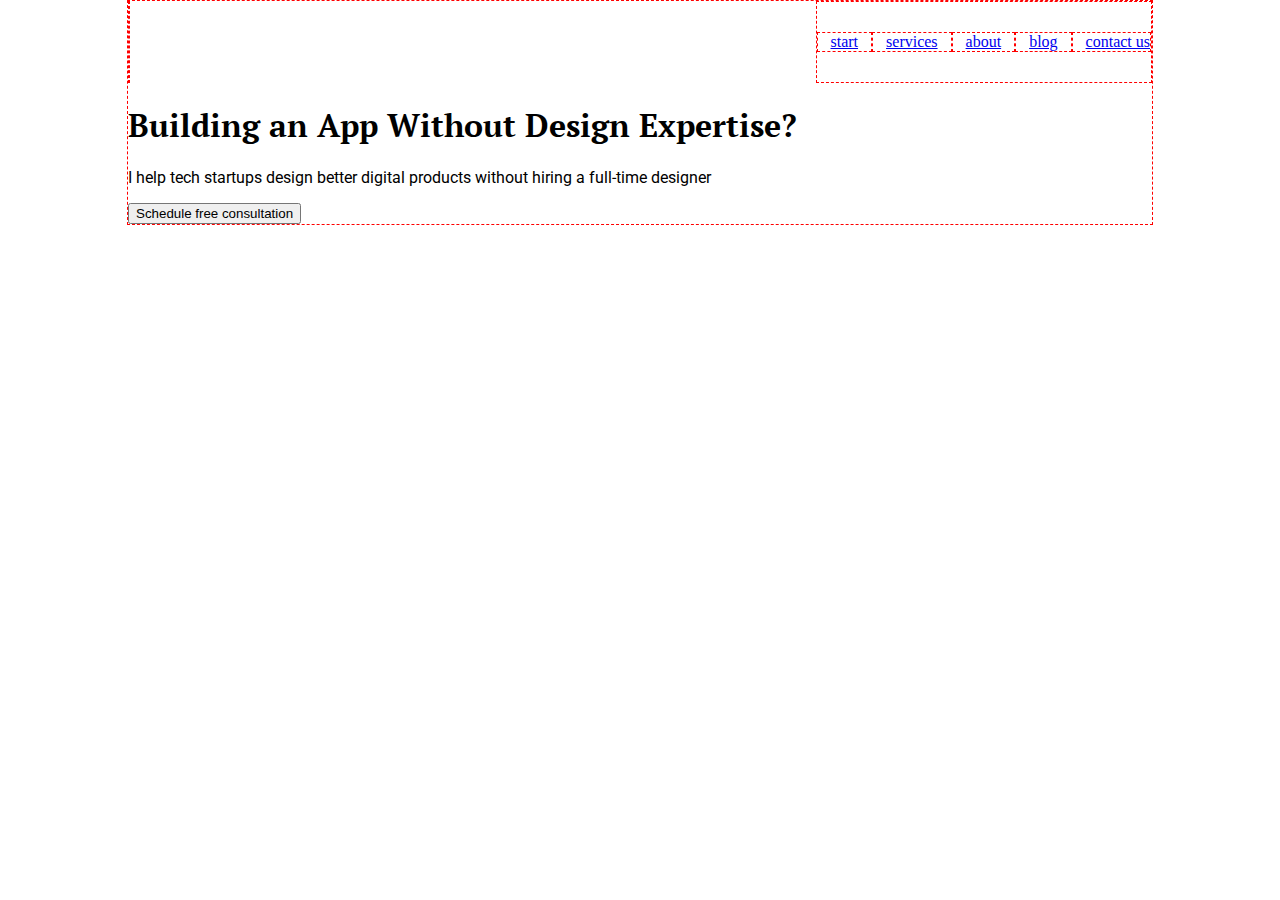
==== index.html @ 14798497 "Update index.html" ====
<!DOCTYPE html>
<html>

<head>
     <meta charset="utf-8">
     <title>Мой сайт</title>
     <link rel="stylesheet" href="style.css">
     <link href="https://fonts.googleapis.com/css2?family=Roboto:wght@500&display=swap" rel="stylesheet">
     <link href="https://fonts.googleapis.com/css2?family=PT+Serif:wght@700&display=swap" rel="stylesheet">

</head>

<body>
  <div class="wrapper">
  <header class="header">
  <div class="logo"></div>
    <!---->
    <nav class="menu">
      <a class="menu__item" href="#">start</a>
      <a class="menu__item" href="#">services</a>
      <a class="menu__item" href="#">about</a>
      <a class="menu__item" href="#">blog</a>
      <a class="menu__item" href="#">contact us</a>
    </nav>
  </header>
  <section class="main-section">
    <main class="main-content">
      <h1 class="main-content__title">Building an App Without Design Expertise?</h1>
      <p class="main-content__subtitle">I help tech startups design better digital products without hiring a full-time designer</p>
      <button class="main-content__button" name="button" type="button">Schedule free consultation</button>
    </main>
  </section>

</body>

</html>
---- style.css ----
h1{font-family: 'PT Serif',sans-serif;}
p {font-family: 'Roboto', sans-serif;}
body {
  margin: 0;
}
.wrapper {
  margin: auto;
  width: 80%;
  border: dashed 1px red;
}
.header {
  display: flex;
  justify-content: space-between;
}
.logo,.menu {
  border: dashed 1px red;
}
.logo {
    padding: 40px 0;
    font-family: pt_serif, arial, helvetica, sans-serif;
}
.menu {
  display: flex;
  align-items: center;
}
.menu__item {
  padding: 0 13px;
  border: dashed 1px red;
}
.menu__item:last-child {
  padding-right: 0;
}
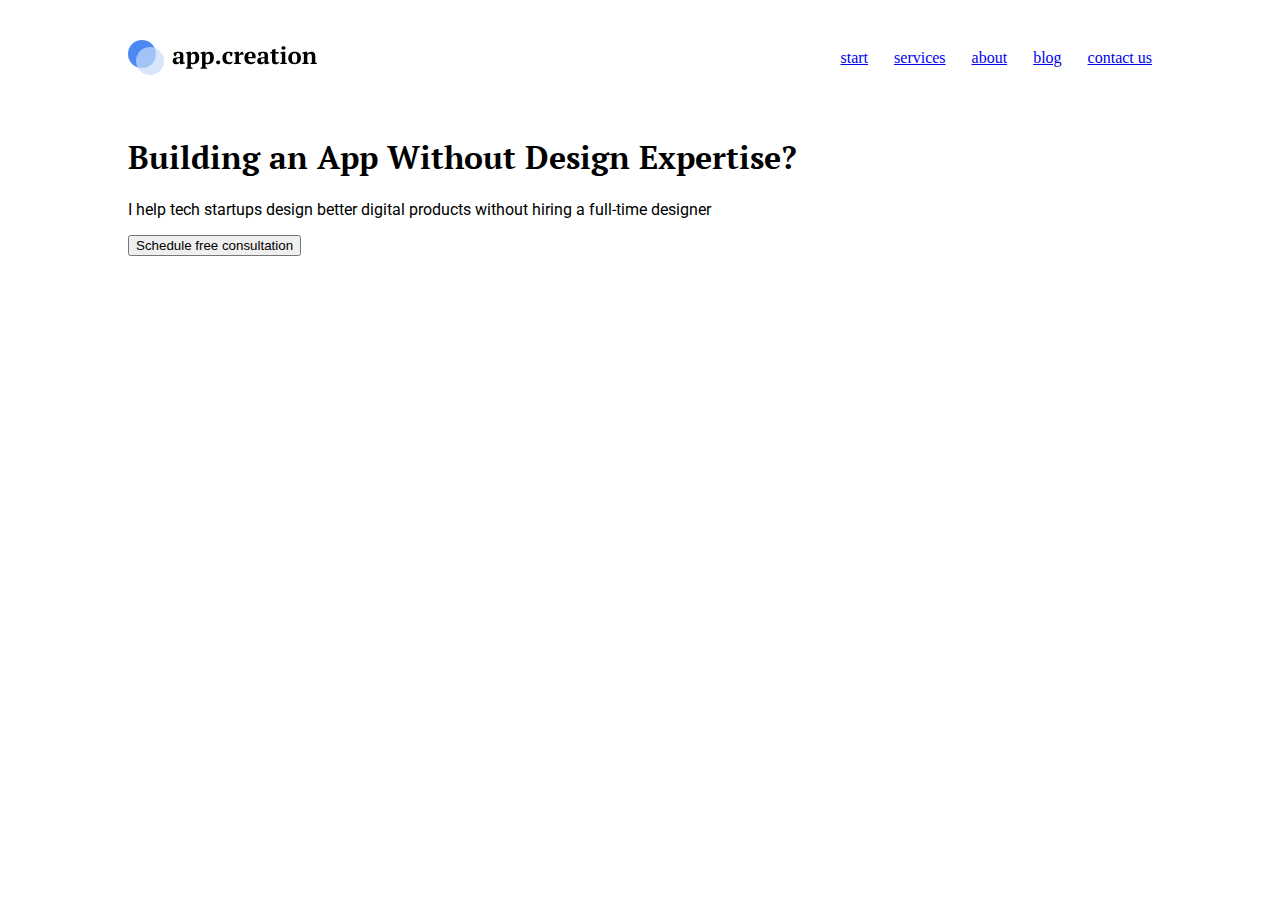
==== commit 4f780f97: "Update index.html" ====
--- a/index.html
+++ b/index.html
@@ -5,6 +5,7 @@
      <meta charset="utf-8">
      <title>Мой сайт</title>
      <link rel="stylesheet" href="style.css">
+     <link rel="stylesheet" href="fonts.css">
      <link href="https://fonts.googleapis.com/css2?family=Roboto:wght@500&display=swap" rel="stylesheet">
      <link href="https://fonts.googleapis.com/css2?family=PT+Serif:wght@700&display=swap" rel="stylesheet">
 
@@ -17,7 +18,7 @@
     <!---->
     <nav class="menu">
       <a class="menu__item" href="#">start</a>
-      <a class="menu__item" href="#">services</a>
+      <a class="menu__item menu__item_activ" href="#">services</a>
       <a class="menu__item" href="#">about</a>
       <a class="menu__item" href="#">blog</a>
       <a class="menu__item" href="#">contact us</a>
--- a/style.css
+++ b/style.css
@@ -6,27 +6,29 @@
 .wrapper {
   margin: auto;
   width: 80%;
-  border: dashed 1px red;
 }
+
 .header {
+  padding: 40px 0;
   display: flex;
   justify-content: space-between;
 }
-.logo,.menu {
-  border: dashed 1px red;
-}
+
 .logo {
-    padding: 40px 0;
-    font-family: pt_serif, arial, helvetica, sans-serif;
-}
+    width: 190px;
+    height: 35px;
+    background: url('img/logo.svg');
+  }
+
 .menu {
   display: flex;
   align-items: center;
 }
+
 .menu__item {
   padding: 0 13px;
-  border: dashed 1px red;
 }
+
 .menu__item:last-child {
   padding-right: 0;
 }
--- a/fonts.css
+++ b/fonts.css
@@ -0,0 +1,99 @@
+/*! Generated by Font Squirrel (https://www.fontsquirrel.com) on January 13, 2021 */
+
+
+
+@font-face {
+    font-family: 'robotoblack';
+    src: url('Fonts/roboto-black-webfont.woff') format('woff');
+    font-weight: normal;
+    font-style: normal;
+
+}
+
+@font-face {
+    font-family: 'robotoblack_italic';
+    src: url('Fonts/roboto-blackitalic-webfont.woff') format('woff');
+    font-weight: normal;
+    font-style: normal;
+
+}
+
+@font-face {
+    font-family: 'robotobold';
+    src: url('Fonts/roboto-bold-webfont.woff') format('woff');
+    font-weight: normal;
+    font-style: normal;
+
+}
+
+@font-face {
+    font-family: 'robotobold_italic';
+    src: url('Fonts/roboto-bolditalic-webfont.woff') format('woff');
+    font-weight: normal;
+    font-style: normal;
+
+}
+
+@font-face {
+    font-family: 'robotoitalic';
+    src: url('Fonts/roboto-italic-webfont.woff') format('woff');
+    font-weight: normal;
+    font-style: normal;
+
+}
+
+@font-face {
+    font-family: 'robotolight';
+    src: url('Fonts/roboto-light-webfont.woff') format('woff');
+    font-weight: normal;
+    font-style: normal;
+
+}
+
+@font-face {
+    font-family: 'robotolight_italic';
+    src: url('Fonts/roboto-lightitalic-webfont.woff') format('woff');
+    font-weight: normal;
+    font-style: normal;
+
+}
+
+@font-face {
+    font-family: 'robotomedium';
+    src: url('Fonts/roboto-medium-webfont.woff') format('woff');
+    font-weight: normal;
+    font-style: normal;
+
+}
+
+@font-face {
+    font-family: 'robotomedium_italic';
+    src: url('Fonts/roboto-mediumitalic-webfont.woff') format('woff');
+    font-weight: normal;
+    font-style: normal;
+
+}
+
+@font-face {
+    font-family: 'robotoregular';
+    src: url('Fonts/roboto-regular-webfont.woff') format('woff');
+    font-weight: normal;
+    font-style: normal;
+
+}
+
+@font-face {
+    font-family: 'robotothin';
+    src: url('Fonts/roboto-thin-webfont.woff') format('woff');
+    font-weight: normal;
+    font-style: normal;
+
+}
+
+@font-face {
+    font-family: 'robotothin_italic';
+    src: url('Fonts/roboto-thinitalic-webfont.woff') format('woff');
+    font-weight: normal;
+    font-style: normal;
+
+}
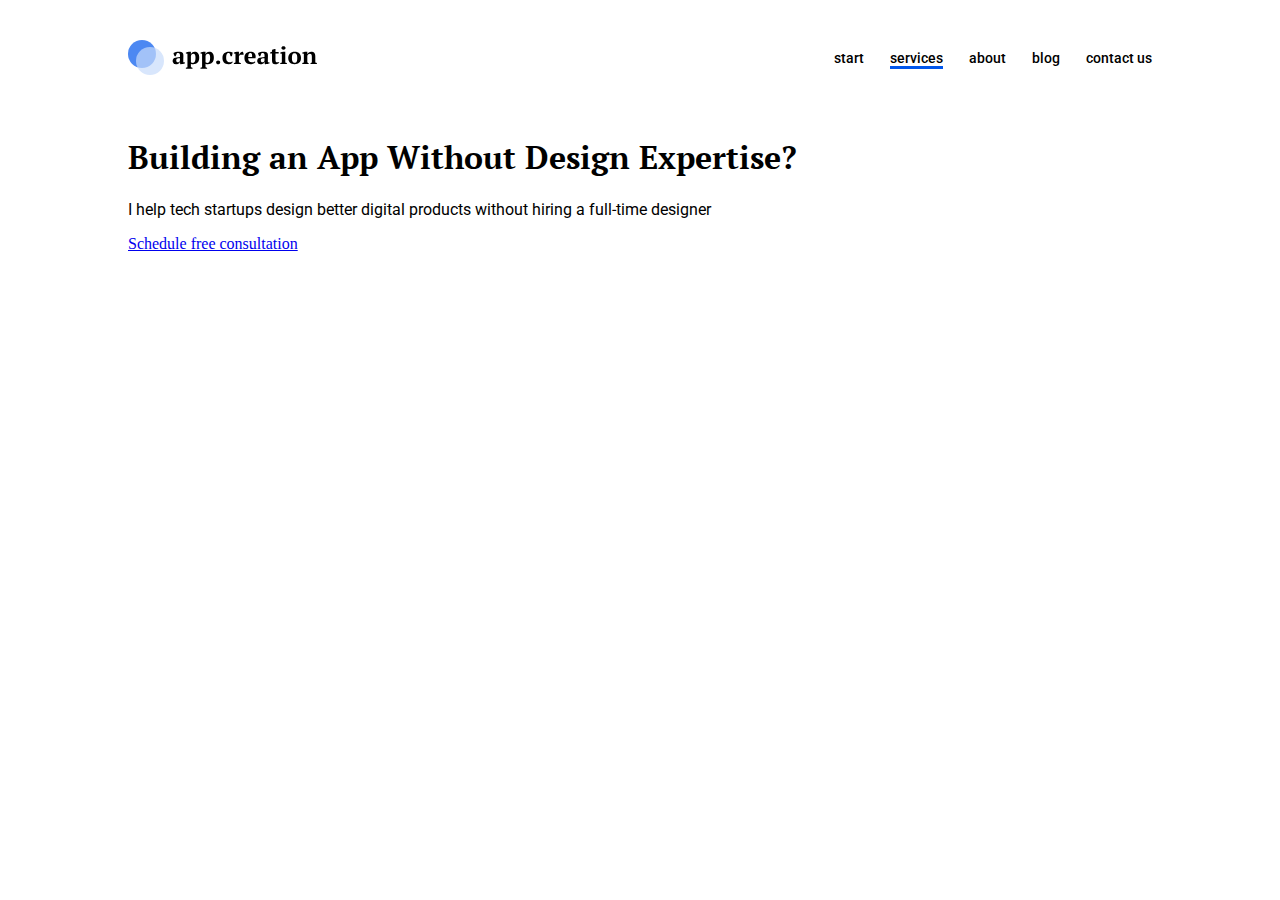
==== commit da5737ba: "Update index.html" ====
--- a/index.html
+++ b/index.html
@@ -24,11 +24,14 @@
       <a class="menu__item" href="#">contact us</a>
     </nav>
   </header>
+
   <section class="main-section">
-    <main class="main-content">
-      <h1 class="main-content__title">Building an App Without Design Expertise?</h1>
-      <p class="main-content__subtitle">I help tech startups design better digital products without hiring a full-time designer</p>
-      <button class="main-content__button" name="button" type="button">Schedule free consultation</button>
+    <main class="main">
+      <h1 class="main__title">Building an App
+        <span class="main__title-text_highlight">Without Design Expertise? </span>
+      </h1>
+      <p class="main__subtitle">I help tech startups design better digital products without hiring a full-time designer</p>
+      <a class="main__button" href="#">Schedule free consultation</a>
     </main>
   </section>
 
--- a/style.css
+++ b/style.css
@@ -26,9 +26,35 @@
 }
 
 .menu__item {
-  padding: 0 13px;
+  position: relative;
+  margin-right: 26px;
+  font: 500 14px/16px Roboto, arial, helvetica, sans-serif;
+  color: #000000;
+  text-decoration: none;
+  transition: opacity .5s;
 }
 
 .menu__item:last-child {
-  padding-right: 0;
+  margin-right: 0;
 }
+
+.menu__item_activ::after{
+  position: absolute;
+  display: block;
+  content: '';
+  left: 0;
+  width: 0;
+  height: 3px;
+  background: #0056EC;
+  opacity: 0;
+  transition: opacity .5s, width .5s;
+}
+
+.menu__item:hover{
+  opacity: 0.5;
+}
+
+.menu__item:hover:after,.menu__item_activ:after{
+  opacity: 1;
+  width: 100%;
+}
--- a/fonts.css
+++ b/fonts.css
@@ -97,3 +97,35 @@
     font-style: normal;
 
 }
+
+@font-face {
+    font-family: 'pt_serifbold';
+    src: url('Fonts/ptserif-bold-webfont.woff') format('woff');
+    font-weight: normal;
+    font-style: normal;
+
+}
+
+@font-face {
+    font-family: 'pt_serifbold_italic';
+    src: url('Fonts/ptserif-bolditalic-webfont.woff') format('woff');
+    font-weight: normal;
+    font-style: normal;
+
+}
+
+@font-face {
+    font-family: 'pt_serifitalic';
+    src: url('Fonts/ptserif-italic-webfont.woff') format('woff');
+    font-weight: normal;
+    font-style: normal;
+
+}
+
+@font-face {
+    font-family: 'pt_serifregular';
+    src: url('Fonts/ptserif-regular-webfont.woff') format('woff');
+    font-weight: normal;
+    font-style: normal;
+
+}
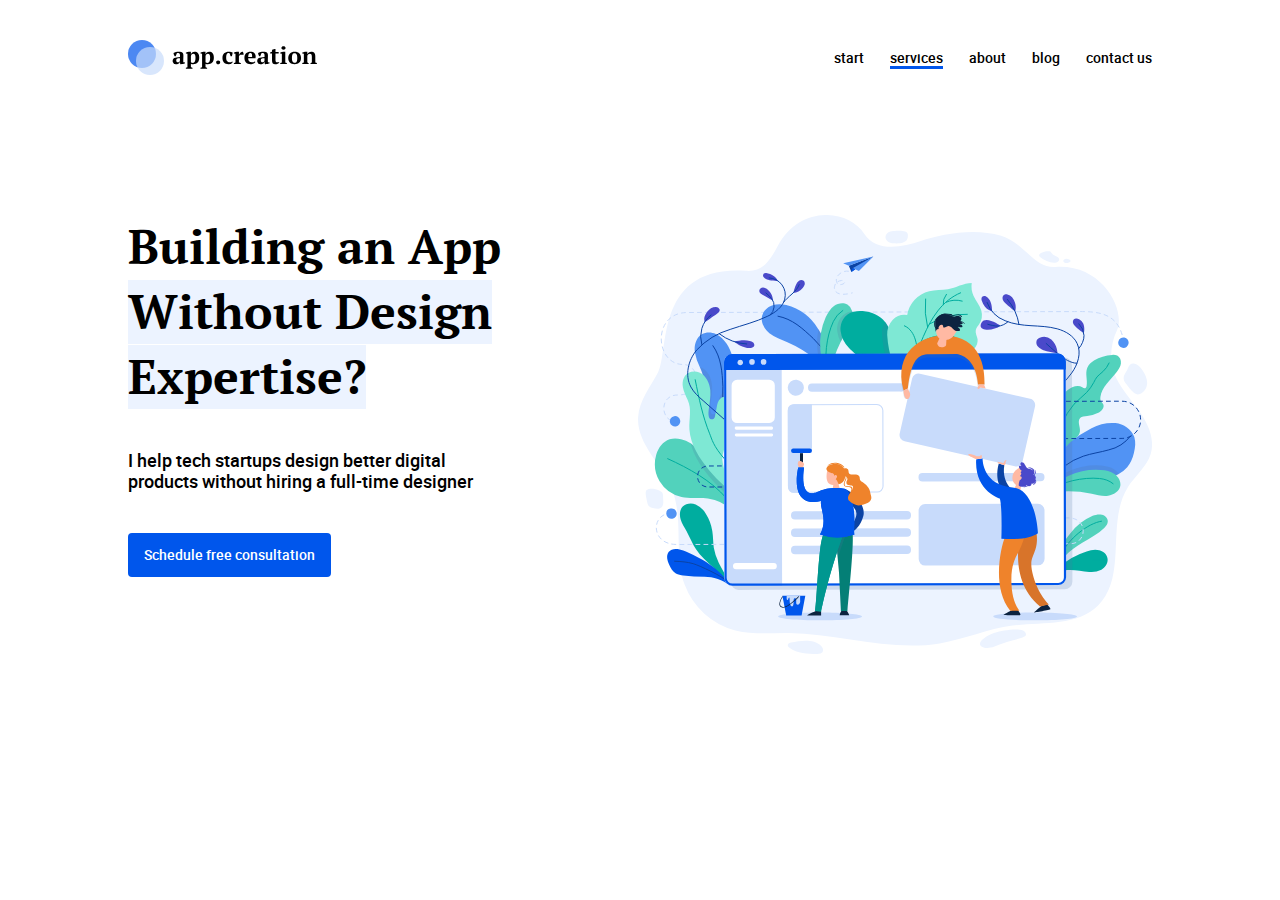
==== commit 206894d6: "Update index.html" ====
--- a/index.html
+++ b/index.html
@@ -6,9 +6,7 @@
      <title>Мой сайт</title>
      <link rel="stylesheet" href="style.css">
      <link rel="stylesheet" href="fonts.css">
-     <link href="https://fonts.googleapis.com/css2?family=Roboto:wght@500&display=swap" rel="stylesheet">
-     <link href="https://fonts.googleapis.com/css2?family=PT+Serif:wght@700&display=swap" rel="stylesheet">
-
+     
 </head>
 
 <body>
--- a/style.css
+++ b/style.css
@@ -1,5 +1,3 @@
-h1{font-family: 'PT Serif',sans-serif;}
-p {font-family: 'Roboto', sans-serif;}
 body {
   margin: 0;
 }
@@ -12,6 +10,7 @@
   padding: 40px 0;
   display: flex;
   justify-content: space-between;
+  margin-bottom: 100px;
 }
 
 .logo {
@@ -58,3 +57,38 @@
   opacity: 1;
   width: 100%;
 }
+
+.main{
+  padding: 0 63% 100px 0;
+  background: top right no-repeat url('img/mainimg.svg');
+
+}
+
+.main__title{
+  margin: 0 0 40px 0;
+  font: bold 48px/65px 'pt serif', arial, helvetica, sans-serif;
+}
+
+.main__subtitle{
+  margin: 0 0 41px 0;
+  font: 18px/21px Roboto, arial, helvetica, sans-serif;
+}
+
+.main__button{
+  display: inline-block;
+  font: 14px/16px Roboto, arial, helvetica, sans-serif;
+  padding: 14px 16px;
+  color:#fff;
+  background: #0056EC;
+  text-decoration: none;
+  border-radius: 4px;
+  transition: opacity .5s;
+}
+
+.main__title-text_highlight{
+  background: #ECF3FF;
+}
+
+.main__button:hover{
+  opacity: .5;
+}
--- a/fonts.css
+++ b/fonts.css
@@ -1,131 +1,16 @@
-/*! Generated by Font Squirrel (https://www.fontsquirrel.com) on January 13, 2021 */
-
-
-
 @font-face {
-    font-family: 'robotoblack';
-    src: url('Fonts/roboto-black-webfont.woff') format('woff');
-    font-weight: normal;
-    font-style: normal;
-
-}
-
-@font-face {
-    font-family: 'robotoblack_italic';
-    src: url('Fonts/roboto-blackitalic-webfont.woff') format('woff');
-    font-weight: normal;
-    font-style: normal;
-
-}
-
-@font-face {
-    font-family: 'robotobold';
-    src: url('Fonts/roboto-bold-webfont.woff') format('woff');
-    font-weight: normal;
-    font-style: normal;
-
-}
-
-@font-face {
-    font-family: 'robotobold_italic';
-    src: url('Fonts/roboto-bolditalic-webfont.woff') format('woff');
-    font-weight: normal;
-    font-style: normal;
-
-}
-
-@font-face {
-    font-family: 'robotoitalic';
-    src: url('Fonts/roboto-italic-webfont.woff') format('woff');
-    font-weight: normal;
-    font-style: normal;
-
-}
-
-@font-face {
-    font-family: 'robotolight';
-    src: url('Fonts/roboto-light-webfont.woff') format('woff');
-    font-weight: normal;
-    font-style: normal;
-
-}
-
-@font-face {
-    font-family: 'robotolight_italic';
-    src: url('Fonts/roboto-lightitalic-webfont.woff') format('woff');
-    font-weight: normal;
-    font-style: normal;
-
-}
-
-@font-face {
-    font-family: 'robotomedium';
+    font-family: 'roboto';
     src: url('Fonts/roboto-medium-webfont.woff') format('woff');
     font-weight: normal;
     font-style: normal;
 
 }
 
-@font-face {
-    font-family: 'robotomedium_italic';
-    src: url('Fonts/roboto-mediumitalic-webfont.woff') format('woff');
-    font-weight: normal;
-    font-style: normal;
-
-}
 
 @font-face {
-    font-family: 'robotoregular';
-    src: url('Fonts/roboto-regular-webfont.woff') format('woff');
-    font-weight: normal;
-    font-style: normal;
-
-}
-
-@font-face {
-    font-family: 'robotothin';
-    src: url('Fonts/roboto-thin-webfont.woff') format('woff');
-    font-weight: normal;
-    font-style: normal;
-
-}
-
-@font-face {
-    font-family: 'robotothin_italic';
-    src: url('Fonts/roboto-thinitalic-webfont.woff') format('woff');
-    font-weight: normal;
-    font-style: normal;
-
-}
-
-@font-face {
-    font-family: 'pt_serifbold';
+    font-family: 'pt serif';
     src: url('Fonts/ptserif-bold-webfont.woff') format('woff');
     font-weight: normal;
     font-style: normal;
 
 }
-
-@font-face {
-    font-family: 'pt_serifbold_italic';
-    src: url('Fonts/ptserif-bolditalic-webfont.woff') format('woff');
-    font-weight: normal;
-    font-style: normal;
-
-}
-
-@font-face {
-    font-family: 'pt_serifitalic';
-    src: url('Fonts/ptserif-italic-webfont.woff') format('woff');
-    font-weight: normal;
-    font-style: normal;
-
-}
-
-@font-face {
-    font-family: 'pt_serifregular';
-    src: url('Fonts/ptserif-regular-webfont.woff') format('woff');
-    font-weight: normal;
-    font-style: normal;
-
-}
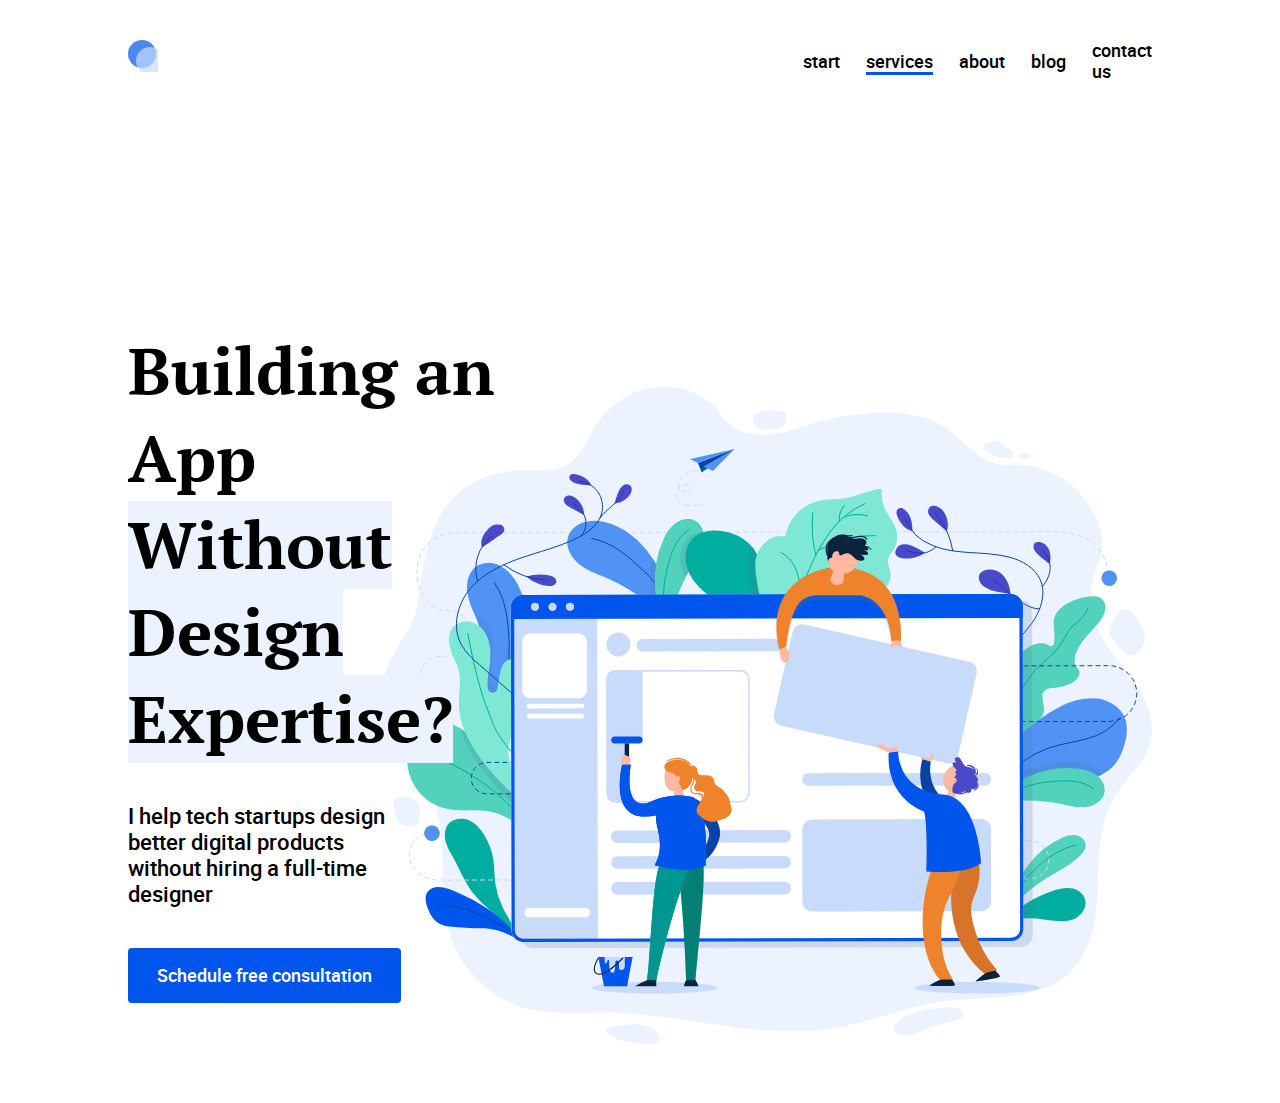
==== commit b2c58006: "Update index.html" ====
--- a/index.html
+++ b/index.html
@@ -3,10 +3,11 @@
 
 <head>
      <meta charset="utf-8">
+     <meta name="viewport" content="width=device-width, initial-scale=1">
      <title>Мой сайт</title>
      <link rel="stylesheet" href="style.css">
      <link rel="stylesheet" href="fonts.css">
-     
+
 </head>
 
 <body>
--- a/style.css
+++ b/style.css
@@ -1,4 +1,101 @@
 body {
+  margin: 0;
+}
+.wrapper {
+  margin: auto;
+  width: 80%;
+}
+
+.header {
+  padding: 40px 0;
+  display: flex;
+  justify-content: space-between;
+  margin-bottom: 206px;
+}
+
+.logo {
+    margin-right: 63%;
+    width: 190px;
+    height: 32px;
+    background: url('img/logo.svg');
+  }
+
+.menu {
+  display: flex;
+  align-items: center;
+}
+
+.menu__item {
+  position: relative;
+  margin-right: 26px;
+  font: 500 18px/21px Roboto, arial, helvetica, sans-serif;
+  color: #000000;
+  text-decoration: none;
+  transition: opacity .5s;
+}
+
+.menu__item:last-child {
+  margin-right: 0;
+}
+
+.menu__item_activ::after{
+  position: absolute;
+  display: block;
+  content: '';
+  left: 0;
+  width: 0;
+  height: 3px;
+  background: #0056EC;
+  opacity: 0;
+  transition: opacity .5s, width .5s;
+}
+
+.menu__item:hover{
+  opacity: 0.5;
+}
+
+.menu__item:hover:after,.menu__item_activ:after{
+  opacity: 1;
+  width: 100%;
+}
+
+.main{
+  padding: 0 63% 100px 0;
+  background: right no-repeat url('img/mainimg.svg');
+
+}
+
+.main__title{
+  margin: 0 0 40px 0;
+  font: bold 66px/87px 'pt serif', arial, helvetica, sans-serif;
+}
+
+.main__subtitle{
+  margin: 0 90px 41px 0;
+  font: 22px/26px Roboto, arial, helvetica, sans-serif;
+}
+
+.main__button{
+  display: inline-block;
+  font: 18px/21px Roboto, arial, helvetica, sans-serif;
+  padding: 17px 29px;
+  color:#fff;
+  background: #0056EC;
+  text-decoration: none;
+  border-radius: 4px;
+  transition: opacity .5s;
+}
+
+.main__title-text_highlight{
+  background: #ECF3FF;
+}
+
+.main__button:hover{
+  opacity: .5;
+}
+
+
+/*body {
   margin: 0;
 }
 .wrapper {
@@ -91,4 +188,4 @@
 
 .main__button:hover{
   opacity: .5;
-}
+}*/
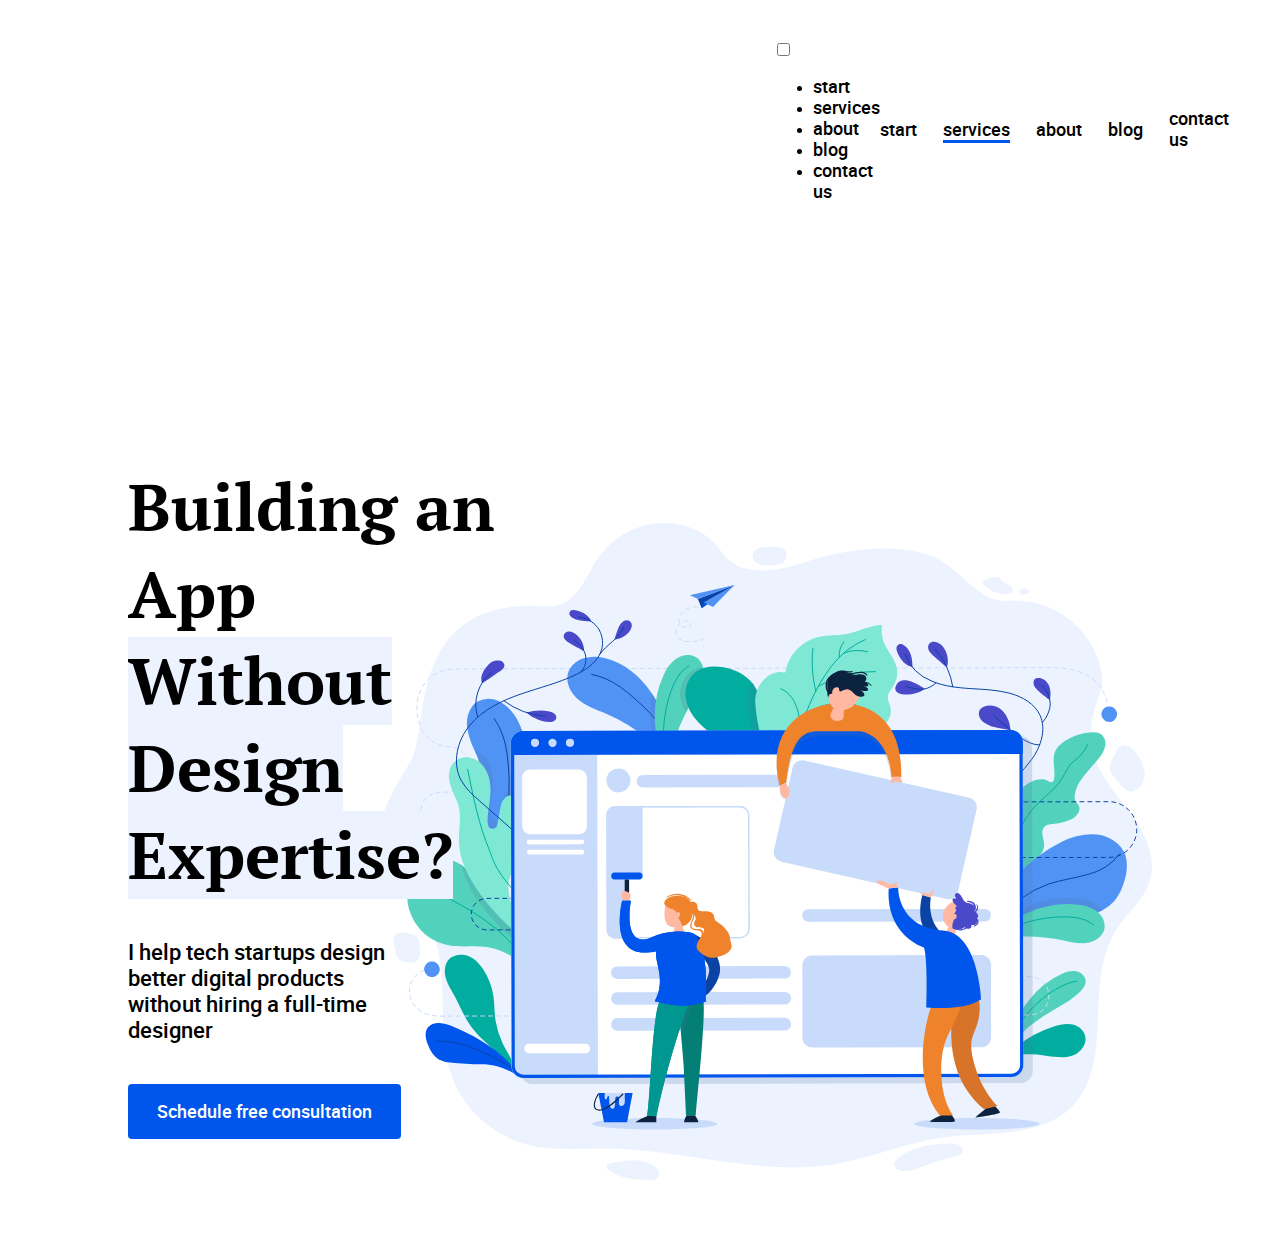
==== commit 6c011f1e: "Update index.html" ====
--- a/index.html
+++ b/index.html
@@ -14,7 +14,21 @@
   <div class="wrapper">
   <header class="header">
   <div class="logo"></div>
-    <!---->
+
+  <div class="hamburger-menu">
+  <input id="menu__toggle" type="checkbox" />
+  <label class="menu__btn" for="menu__toggle">
+    <span></span>
+  </label>
+  <ul class="menu__box">
+    <li><a class="menu__item" href="#">start</a></li>
+    <li><a class="menu__item" href="#">services</a></li>
+    <li><a class="menu__item" href="#">about</a></li>
+    <li><a class="menu__item" href="#">blog</a></li>
+    <li><a class="menu__item" href="#">contact us</a></li>
+  </ul>
+</div>
+     <!---->
     <nav class="menu">
       <a class="menu__item" href="#">start</a>
       <a class="menu__item menu__item_activ" href="#">services</a>
--- a/style.css
+++ b/style.css
@@ -94,98 +94,33 @@
   opacity: .5;
 }
 
+@media (max-width: 768px) {
 
-/*body {
-  margin: 0;
+ .menu {
+  display: none;
+ }
+
+ .header{
+  padding: 40px 0 0;
+  margin-bottom: 12px;
+ }
+
+ .main{
+  text-align: center;
+  padding: 74% 0 0;
+  background-size: 100%;
+  background-position: top center;
+ }
+ .main__title{
+   font: bold 30px/40px 'pt serif', arial, helvetica, sans-serif;
+   margin: 45px 0 35px 10px;
+ }
+ .main__subtitle{
+  font: 16px/19px Roboto, arial, helvetica, sans-serif;
+  margin: 0 10px 22px 25px;
+ }
+ .main__button{
+   font: 500 14px/16px Roboto, aria, helvetica, sans-serif;
+   padding: 15px 23px;
+ }
 }
-.wrapper {
-  margin: auto;
-  width: 80%;
-}
-
-.header {
-  padding: 40px 0;
-  display: flex;
-  justify-content: space-between;
-  margin-bottom: 100px;
-}
-
-.logo {
-    width: 190px;
-    height: 35px;
-    background: url('img/logo.svg');
-  }
-
-.menu {
-  display: flex;
-  align-items: center;
-}
-
-.menu__item {
-  position: relative;
-  margin-right: 26px;
-  font: 500 14px/16px Roboto, arial, helvetica, sans-serif;
-  color: #000000;
-  text-decoration: none;
-  transition: opacity .5s;
-}
-
-.menu__item:last-child {
-  margin-right: 0;
-}
-
-.menu__item_activ::after{
-  position: absolute;
-  display: block;
-  content: '';
-  left: 0;
-  width: 0;
-  height: 3px;
-  background: #0056EC;
-  opacity: 0;
-  transition: opacity .5s, width .5s;
-}
-
-.menu__item:hover{
-  opacity: 0.5;
-}
-
-.menu__item:hover:after,.menu__item_activ:after{
-  opacity: 1;
-  width: 100%;
-}
-
-.main{
-  padding: 0 63% 100px 0;
-  background: top right no-repeat url('img/mainimg.svg');
-
-}
-
-.main__title{
-  margin: 0 0 40px 0;
-  font: bold 48px/65px 'pt serif', arial, helvetica, sans-serif;
-}
-
-.main__subtitle{
-  margin: 0 0 41px 0;
-  font: 18px/21px Roboto, arial, helvetica, sans-serif;
-}
-
-.main__button{
-  display: inline-block;
-  font: 14px/16px Roboto, arial, helvetica, sans-serif;
-  padding: 14px 16px;
-  color:#fff;
-  background: #0056EC;
-  text-decoration: none;
-  border-radius: 4px;
-  transition: opacity .5s;
-}
-
-.main__title-text_highlight{
-  background: #ECF3FF;
-}
-
-.main__button:hover{
-  opacity: .5;
-}*/
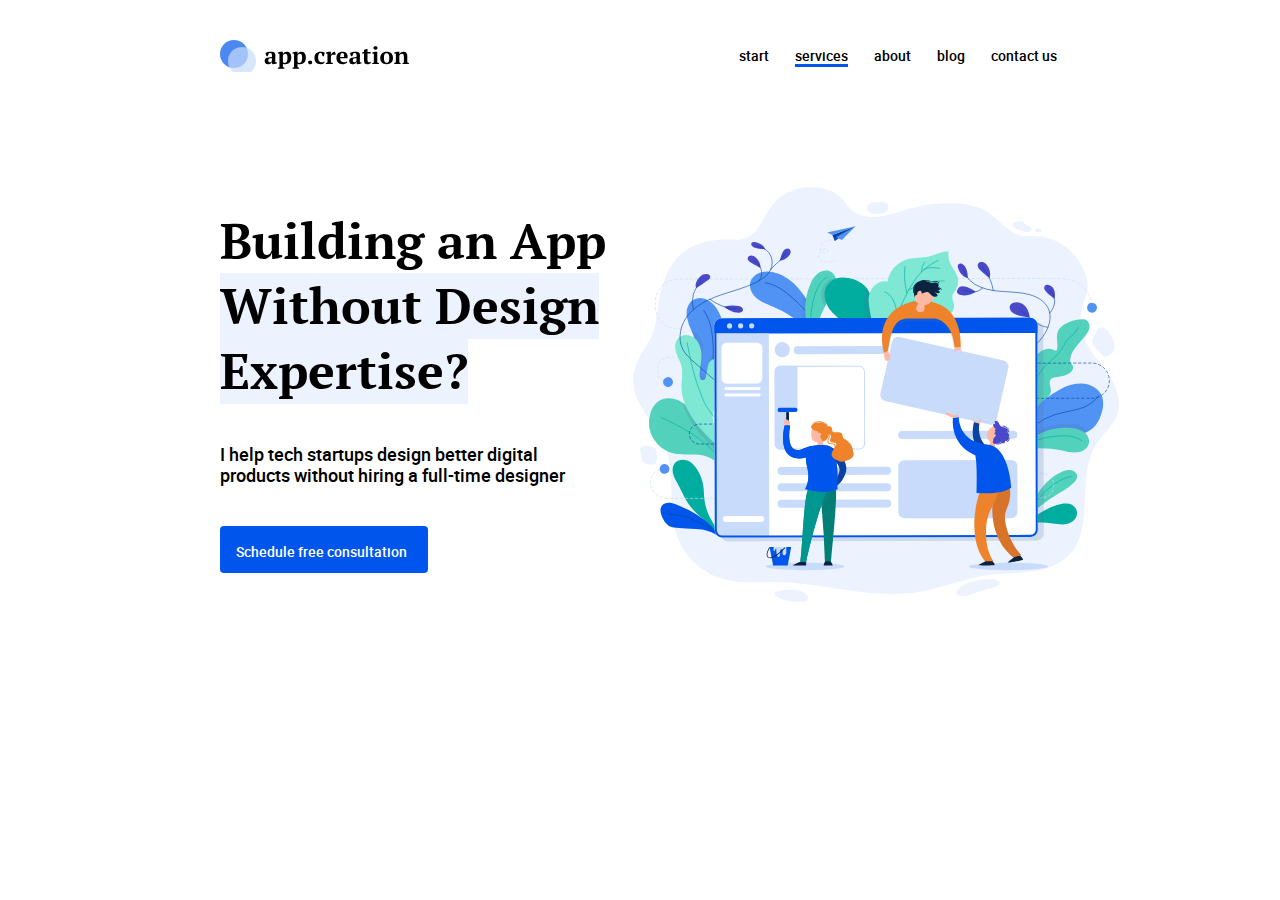
==== commit 2de15f4b: "Update index.html" ====
--- a/index.html
+++ b/index.html
@@ -44,7 +44,9 @@
         <span class="main__title-text_highlight">Without Design Expertise? </span>
       </h1>
       <p class="main__subtitle">I help tech startups design better digital products without hiring a full-time designer</p>
-      <a class="main__button" href="#">Schedule free consultation</a>
+      <a class="main__button" href="#">
+        <div class="main__button-animation_pulse">Schedule free consultation</div>
+      </a>
     </main>
   </section>
 
--- a/style.css
+++ b/style.css
@@ -2,19 +2,18 @@
   margin: 0;
 }
 .wrapper {
-  margin: auto;
-  width: 80%;
+  margin: 0px 192px;
+  width: 100%;
 }
 
 .header {
   padding: 40px 0;
   display: flex;
   justify-content: space-between;
-  margin-bottom: 206px;
+  padding: 42px 396px 166px 5px;
 }
 
 .logo {
-    margin-right: 63%;
     width: 190px;
     height: 32px;
     background: url('img/logo.svg');
@@ -24,6 +23,7 @@
   display: flex;
   align-items: center;
 }
+
 
 .menu__item {
   position: relative;
@@ -60,67 +60,428 @@
 }
 
 .main{
-  padding: 0 63% 100px 0;
+  padding: 75px 900px 110px 0;
   background: right no-repeat url('img/mainimg.svg');
+  background-position: top 0px left 762px;
 
 }
 
 .main__title{
-  margin: 0 0 40px 0;
+  margin: 0 100px 35px 2px;
+  padding: 0px 250px 0px 0px;
   font: bold 66px/87px 'pt serif', arial, helvetica, sans-serif;
 }
 
 .main__subtitle{
-  margin: 0 90px 41px 0;
+  padding: 0px 537px 22px 1px;
   font: 22px/26px Roboto, arial, helvetica, sans-serif;
 }
 
 .main__button{
   display: inline-block;
   font: 18px/21px Roboto, arial, helvetica, sans-serif;
-  padding: 17px 29px;
+  padding: 18px 30px 18px 25px;
   color:#fff;
   background: #0056EC;
   text-decoration: none;
   border-radius: 4px;
-  transition: opacity .5s;
+  animation: main__button-animation_pulse 2s infinite;
 }
 
 .main__title-text_highlight{
   background: #ECF3FF;
 }
 
-.main__button:hover{
-  opacity: .5;
+.main__button-animation_pulse:hover {
+  animation: none;
+}
+
+@keyframes main__button-animation_pulse {
+  0% {
+    box-shadow: 0 0 0 0 rgb(0, 191, 255, 0);
+  }
+  70% {
+    box-shadow: 0 0 0 20px rgb(0, 191, 255, 0.5);
+  }
+  100% {
+    box-shadow: 0 0 0 0 rgb(0, 191, 255, 0);
+  }
+}
+
+
+@media (max-width: 1920px){
+
+  .hamburger-menu{
+    display: none;
+  }
+
+  .main{
+    background-size: 40%;
+  }
+
+@media (max-width: 1600px){
+
+  .main__title{
+    padding: 0px 15px 0px 0px;
+  }
+
+  .main__subtitle{
+    padding: 0px 100px 22px 1px;
+  }
+
+
+  @media (max-width: 1536px){
+
+    .hamburger-menu{
+      display: none;
+    }
+
+    .wrapper{
+      margin: 0px 168px;
+    }
+
+    .header{
+      padding: 33px 124px 130px 13px;
+    }
+
+    .main{
+     padding: 75px 50% 100px 0;
+     background-size: 45%;
+     background-position: top 46px left 689px;
+    }
+
+    .main__title{
+      font: bold 59px/76px 'pt serif', arial, helvetica, sans-serif;
+      padding: 20px 70px 0px 8px;
+      margin: 0px 0px 33px;
+    }
+
+    .main__subtitle{
+     font: 20px/24px Roboto, arial, helvetica, sans-serif;
+     margin: 0 315px 38px 7px;
+     padding: 0px;
+    }
+  }
+
+@media (max-width: 1366px){
+
+  .hamburger-menu{
+    display: none;
+  }
+
+  .wrapper{
+    margin: 40px 220px;
+  }
+
+  .header{
+    margin: 40px 443px 47px 0px;
+    padding: 0px;
+  }
+
+    .menu__item {
+    font: 500 14px/16px Roboto, arial, helvetica, sans-serif;
+  }
+
+  .main{
+   padding: 75px 60% 100px 0;
+   background-size: 38%;
+   background-position: top 68px left 413px;
+  }
+
+  .main__title{
+    font: bold 50px/65px 'pt serif', arial, helvetica, sans-serif;
+    padding: 15px 0px 0px;
+    margin: 0px 0px 40px;
+  }
+
+  .main__subtitle{
+   font: 18px/21px Roboto, arial, helvetica, sans-serif;
+   margin: 0 160px 40px 0px;
+  }
+
+  .main__button{
+    font: 500 14px/16px Roboto, aria, helvetica, sans-serif;
+    padding: 18px 21px 13px 16px;
+
+  }
+}
+
+@media (max-width: 1024px){
+
+  .body {
+  height: 100%;
+}
+
+  .hamburger-menu{
+    display: none;
+  }
+
+  .wrapper{
+    margin: 40px 0px 0px 48px;
+    width: 100%;
+  }
+
+  .header{
+    margin: 0px 95px 124px 0px;
+  }
+
+  .menu__item {
+    font: 500 14px/16px Roboto, arial, helvetica, sans-serif;
+  }
+
+  .main{
+   background-size: 50%;
+   background-position: top 0px left 418px;
+   padding: 0 45% 55px 0;
+  }
+
+  .main__title{
+    font: bold 50px/66px 'pt serif', arial, helvetica, sans-serif;
+    padding: 15px 0px 0px;
+    margin: 0px 0px 40px 0px;
+  }
+
+  .main__subtitle{
+   font: 18px/21px Roboto, arial, helvetica, sans-serif;
+   margin: 0px 200px 43px 0px;
+   padding: 0;
+  }
+
+  .main__button{
+    font: 500 14px/16px Roboto, aria, helvetica, sans-serif;
+    padding: 13px 21px 14px 16px;
+
+  }
 }
 
 @media (max-width: 768px) {
+
+  .wrapper{
+    margin-left: 24px;
+  }
+
+  .logo {
+      display: none;
+    }
 
  .menu {
   display: none;
  }
 
+ .hamburger-menu{
+   display: initial;
+ }
+
  .header{
-  padding: 40px 0 0;
-  margin-bottom: 12px;
+  margin: 0px;
+  padding: 29px 0;
+  background: left no-repeat url('img/logo_no_text.svg');
  }
 
  .main{
   text-align: center;
-  padding: 74% 0 0;
-  background-size: 100%;
-  background-position: top center;
+  padding: 244px 0px 0px;
+  background-size: 84%;
+  background-position: top 7px left 25px ;
  }
  .main__title{
    font: bold 30px/40px 'pt serif', arial, helvetica, sans-serif;
-   margin: 45px 0 35px 10px;
+   padding: 15px 44px 0px 49px;
+   margin: 7px 3px 32px 0px;
  }
  .main__subtitle{
   font: 16px/19px Roboto, arial, helvetica, sans-serif;
-  margin: 0 10px 22px 25px;
+  margin: 0 44px 25px 45px;
  }
  .main__button{
    font: 500 14px/16px Roboto, aria, helvetica, sans-serif;
-   padding: 15px 23px;
- }
-}
+   padding: 15px 23px 12px 17px;
+   margin: 0px 63px 0px 56px;
+ }
+
+#menu__toggle {
+  opacity: 0;
+}
+
+.menu__btn {
+  display: flex;
+  align-items: center;
+  position: fixed;
+  top: 26px;
+  left: 326px;
+  width: 24px;
+  height: 26px;
+  cursor: pointer;
+  z-index: 1;
+}
+
+.menu__btn > span,
+.menu__btn > span::before,
+.menu__btn > span::after {
+  display: block;
+  position: absolute;
+  width: 100%;
+  height: 2px;
+  background-color: #0056EC;
+}
+.menu__btn > span::before {
+  content: '';
+  top: -8px;
+}
+.menu__btn > span::after {
+  content: '';
+  top: 8px;
+}
+
+.menu__box {
+  display: block;
+  position: fixed;
+  visibility: hidden;
+  top: 0;
+  left: -100%;
+  width: 372px;
+  height: 100%;
+  margin: 0;
+  padding: 174px 0;
+  list-style: none;
+  text-align: center;
+  background-color: #FFFFFF;
+  box-shadow: 1px 0px 6px rgba(0, 0, 0, .2);
+}
+
+.menu__item {
+  display: block;
+  padding: 22px 24px;
+  color: #333;
+  font-family: 'Roboto', sans-serif;
+  font-size: 30px;
+  font-weight: 600;
+  text-decoration: none;
+}
+.menu__item:hover {
+  background-color: #CFD8DC;
+}
+
+#menu__toggle:checked ~ .menu__btn > span {
+  transform: rotate(45deg);
+}
+#menu__toggle:checked ~ .menu__btn > span::before {
+  top: 0;
+  transform: rotate(0);
+}
+#menu__toggle:checked ~ .menu__btn > span::after {
+  top: 0;
+  transform: rotate(90deg);
+}
+#menu__toggle:checked ~ .menu__box {
+  visibility: visible;
+  left: 0;
+}
+
+.menu__btn > span,
+.menu__btn > span::before,
+.menu__btn > span::after {
+  transition-duration: .25s;
+}
+.menu__box {
+  transition-duration: .25s;
+}
+.menu__item {
+  transition-duration: .25s;
+}
+
+@media (max-width: 750px) {
+
+  .wrapper{
+    margin-left: 24px;
+  }
+
+  .logo {
+      display: none;
+    }
+
+ .menu {
+  display: none;
+ }
+
+ .hamburger-menu{
+   display: initial;
+ }
+
+ .header{
+  margin: 0px 20px;
+  padding: 74px 0;
+  background: left no-repeat url('img/logo_no_text.svg');
+  background-size: 79px;
+ }
+
+ .menu__btn {
+   display: flex;
+   align-items: center;
+   position: fixed;
+   top: 48px;
+   left: 652px;
+   width: 50px;
+   height: 66px;
+   cursor: pointer;
+   z-index: 1;
+ }
+
+ .menu__btn > span::before {
+   content: '';
+   top: -14px;
+ }
+ .menu__btn > span::after {
+   content: '';
+   top: 14px;
+ }
+
+ .menu__box {
+   display: block;
+   position: fixed;
+   visibility: hidden;
+   top: 0;
+   left: -100%;
+   width: 750px;
+   height: 100%;
+   margin: 0;
+   padding: 353px 0;
+   list-style: none;
+   text-align: center;
+   background-color: #FFFFFF;
+   box-shadow: 1px 0px 6px rgba(0, 0, 0, .2);
+ }
+
+ .menu__item {
+   display: block;
+   padding: 51px 24px;
+   color: #333;
+   font-family: 'Roboto', sans-serif;
+   font-size: 59px;
+   font-weight: 600;
+   text-decoration: none;
+ }
+
+ .main{
+  text-align: center;
+  padding: 244px 0px 0px;
+  background-size: 82%;
+  background-position: top 7px left 71px ;
+ }
+ .main__title{
+   font: bold 60px/80px 'pt serif', arial, helvetica, sans-serif;
+   padding: 280px 15px 0px 49px;
+   margin: 0px;
+ }
+ .main__subtitle{
+  font: 32px/37px Roboto, arial, helvetica, sans-serif;
+  padding: 64px 87px 54px 114px;
+  margin: 0px;
+ }
+ .main__button{
+   font: 500 26px/11px Roboto, aria, helvetica, sans-serif;
+   padding: 38px 50px 36px 50px;
+   margin: 0px 30px 0px 33px;
+ }
+
+}
